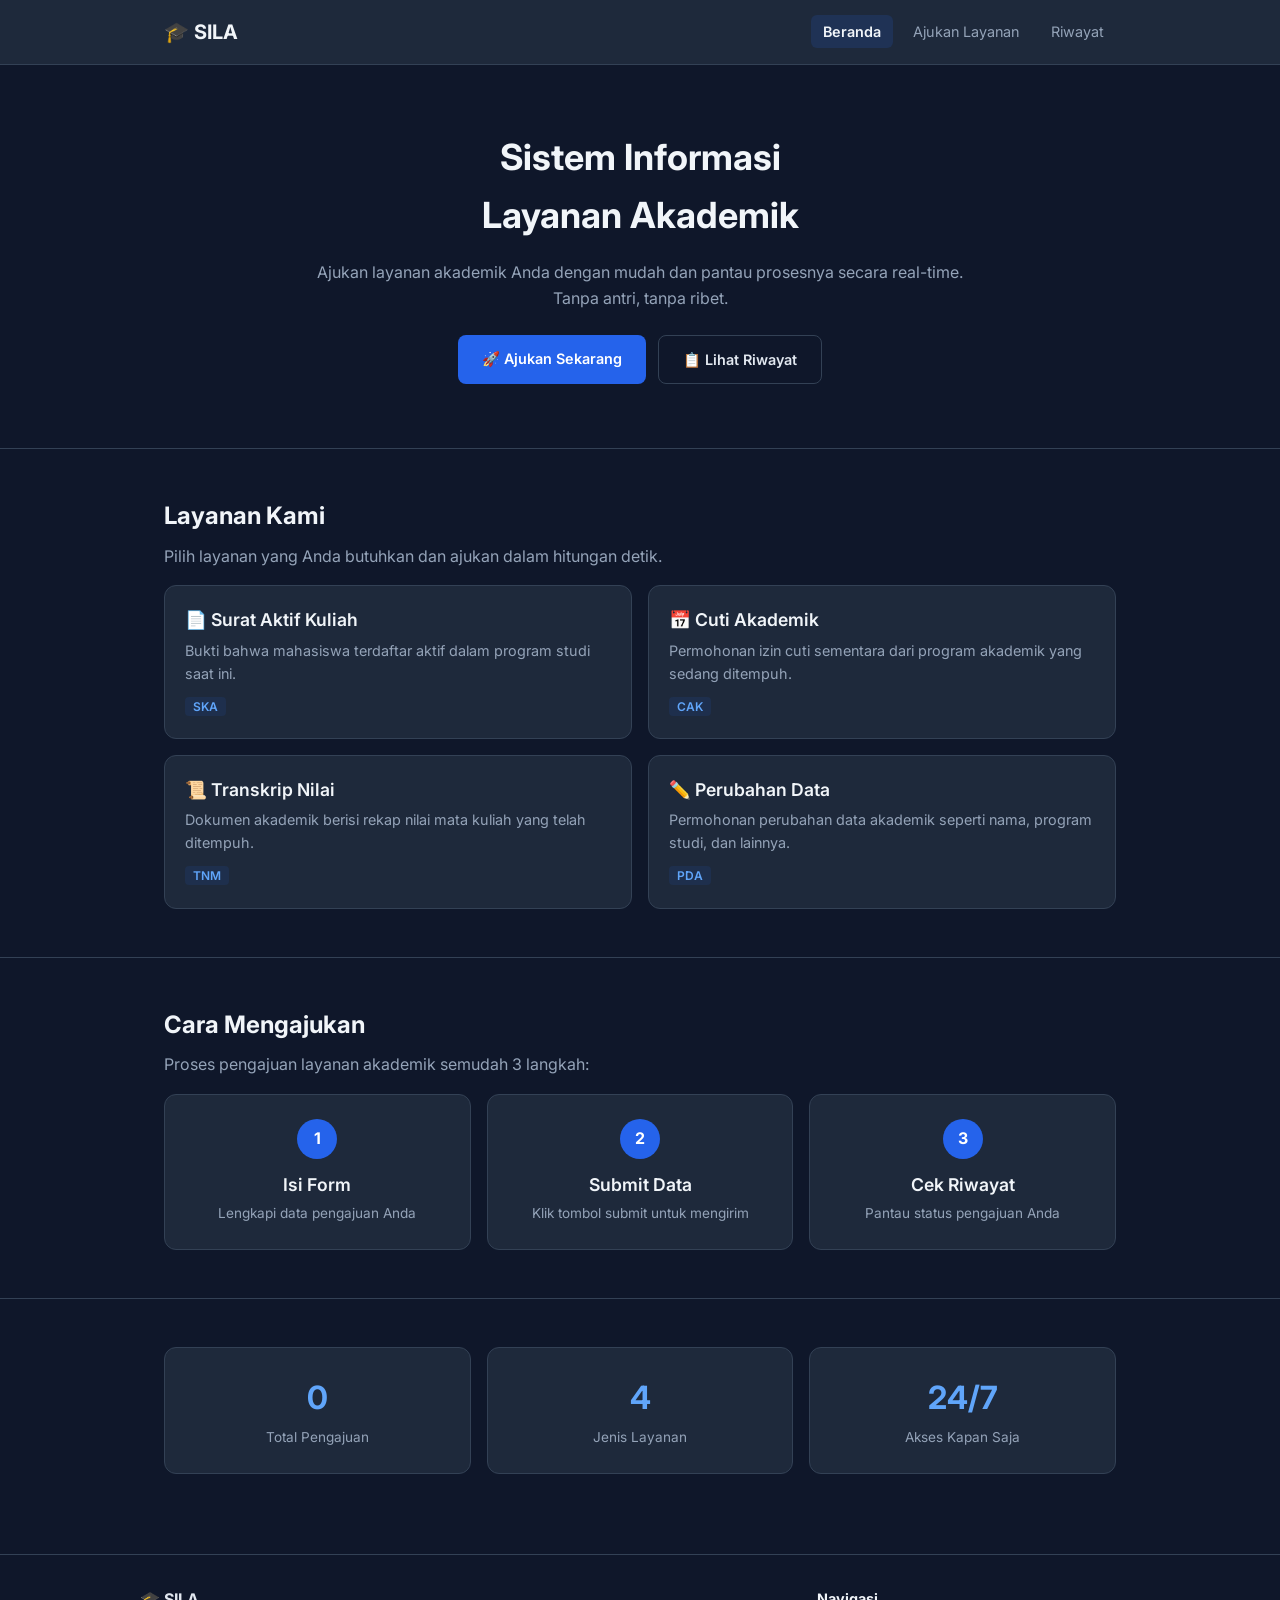
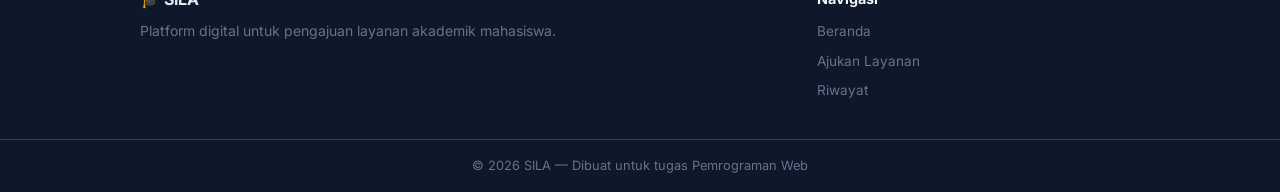
==== index.html @ d61e16bc "Add files via upload" ====
<!DOCTYPE html>
<html lang="id">

<head>
    <meta charset="UTF-8">
    <meta name="viewport" content="width=device-width, initial-scale=1.0">
    <title>SILA — Sistem Informasi Layanan Akademik</title>
    <link rel="preconnect" href="https://fonts.googleapis.com">
    <link rel="preconnect" href="https://fonts.gstatic.com" crossorigin>
    <link href="https://fonts.googleapis.com/css2?family=Inter:wght@400;600;700&display=swap" rel="stylesheet">
    <link rel="stylesheet" href="css/style.css">
</head>

<body>

    <!-- HEADER & NAVIGASI -->
    <header class="navbar">
        <div class="container navbar-inner">
            <a href="index.html" class="logo">🎓 SILA</a>
            <input type="checkbox" id="navToggle" class="nav-toggle">
            <label for="navToggle" class="hamburger">
                <span></span>
                <span></span>
                <span></span>
            </label>
            <nav>
                <ul class="nav-menu">
                    <li><a href="index.html" class="active">Beranda</a></li>
                    <li><a href="layanan.html">Ajukan Layanan</a></li>
                    <li><a href="riwayat.html">Riwayat</a></li>
                </ul>
            </nav>
        </div>
    </header>

    <main>

        <!-- Hero -->
        <section class="hero">
            <div class="container">
                <h1>Sistem Informasi<br>Layanan Akademik</h1>
                <p>Ajukan layanan akademik Anda dengan mudah dan pantau prosesnya secara real-time.<br>Tanpa antri,
                    tanpa ribet.</p>
                <div class="hero-buttons">
                    <a href="layanan.html" class="btn btn-primary">🚀 Ajukan Sekarang</a>
                    <a href="riwayat.html" class="btn btn-outline">📋 Lihat Riwayat</a>
                </div>
            </div>
        </section>

        <!-- Daftar Layanan -->
        <section class="section">
            <div class="container">
                <h2>Layanan Kami</h2>
                <p class="section-desc">Pilih layanan yang Anda butuhkan dan ajukan dalam hitungan detik.</p>
                <div class="cards-grid">
                    <article class="card">
                        <h3>📄 Surat Aktif Kuliah</h3>
                        <p>Bukti bahwa mahasiswa terdaftar aktif dalam program studi saat ini.</p>
                        <span class="card-code">SKA</span>
                    </article>
                    <article class="card">
                        <h3>📅 Cuti Akademik</h3>
                        <p>Permohonan izin cuti sementara dari program akademik yang sedang ditempuh.</p>
                        <span class="card-code">CAK</span>
                    </article>
                    <article class="card">
                        <h3>📜 Transkrip Nilai</h3>
                        <p>Dokumen akademik berisi rekap nilai mata kuliah yang telah ditempuh.</p>
                        <span class="card-code">TNM</span>
                    </article>
                    <article class="card">
                        <h3>✏️ Perubahan Data</h3>
                        <p>Permohonan perubahan data akademik seperti nama, program studi, dan lainnya.</p>
                        <span class="card-code">PDA</span>
                    </article>
                </div>
            </div>
        </section>

        <!-- Cara Mengajukan -->
        <section class="section">
            <div class="container">
                <h2>Cara Mengajukan</h2>
                <p class="section-desc">Proses pengajuan layanan akademik semudah 3 langkah:</p>
                <div class="steps-grid">
                    <div class="step">
                        <div class="step-number">1</div>
                        <h3>Isi Form</h3>
                        <p>Lengkapi data pengajuan Anda</p>
                    </div>
                    <div class="step">
                        <div class="step-number">2</div>
                        <h3>Submit Data</h3>
                        <p>Klik tombol submit untuk mengirim</p>
                    </div>
                    <div class="step">
                        <div class="step-number">3</div>
                        <h3>Cek Riwayat</h3>
                        <p>Pantau status pengajuan Anda</p>
                    </div>
                </div>
            </div>
        </section>

        <!-- Statistik -->
        <section class="section">
            <div class="container">
                <div class="stats-grid">
                    <div class="stat">
                        <div class="stat-number">0</div>
                        <div class="stat-label">Total Pengajuan</div>
                    </div>
                    <div class="stat">
                        <div class="stat-number">4</div>
                        <div class="stat-label">Jenis Layanan</div>
                    </div>
                    <div class="stat">
                        <div class="stat-number">24/7</div>
                        <div class="stat-label">Akses Kapan Saja</div>
                    </div>
                </div>
            </div>
        </section>

    </main>

    <!-- FOOTER -->
    <footer class="footer">
        <div class="container footer-inner">
            <div>
                <strong>🎓 SILA</strong>
                <p>Platform digital untuk pengajuan layanan akademik mahasiswa.</p>
            </div>
            <div class="footer-nav">
                <h4>Navigasi</h4>
                <ul>
                    <li><a href="index.html">Beranda</a></li>
                    <li><a href="layanan.html">Ajukan Layanan</a></li>
                    <li><a href="riwayat.html">Riwayat</a></li>
                </ul>
            </div>
        </div>
        <div class="footer-bottom">
            <div class="container">
                <p>&copy; 2026 SILA — Dibuat untuk tugas Pemrograman Web</p>
            </div>
        </div>
    </footer>

</body>

</html>
---- css/style.css ----
/* ================================
   CSS DASAR — SILA
   ================================ */

* {
    margin: 0;
    padding: 0;
    box-sizing: border-box;
}

body {
    background-color: #0f172a;
    color: #e2e8f0;
}

h1,
h2,
h3 {
    color: #f1f5f9;
}

a {
    color: #60a5fa;
    text-decoration: none;
}

a:hover {
    color: #93c5fd;
}

hr {
    border: none;
    border-top: 1px solid #334155;
}


/* ================================
   CSS LANJUTAN — SILA
   ================================ */

body {
    font-family: 'Inter', sans-serif;
    font-size: 16px;
    line-height: 1.6;
}

h1 {
    font-size: 2rem;
    font-weight: 700;
}

h2 {
    font-size: 1.5rem;
    font-weight: 700;
    margin-bottom: 8px;
}

h3 {
    font-size: 1.1rem;
    font-weight: 600;
    margin-bottom: 4px;
}

.section-desc {
    color: #94a3b8;
    margin-bottom: 16px;
}


/* ================================
   PAGE LAYOUT — SILA
   ================================ */

.container {
    max-width: 1000px;
    margin: 0 auto;
    padding: 0 24px;
}

.navbar {
    background-color: #1e293b;
    border-bottom: 1px solid #334155;
    padding: 16px 0;
}

.navbar-inner {
    display: flex;
    justify-content: space-between;
    align-items: center;
}

.logo {
    font-size: 1.25rem;
    font-weight: 700;
    color: #f1f5f9;
}

.hero {
    padding: 64px 0;
    text-align: center;
}

.hero h1 {
    font-size: 2.25rem;
    margin-bottom: 16px;
}

.hero p {
    color: #94a3b8;
    margin-bottom: 24px;
}

.hero-buttons {
    display: flex;
    justify-content: center;
    gap: 12px;
}

.btn {
    display: inline-block;
    padding: 12px 24px;
    border-radius: 8px;
    font-size: 0.9rem;
    font-weight: 600;
    transition: background-color 0.3s, color 0.3s, transform 0.2s;
}

.btn-primary {
    background-color: #2563eb;
    color: #fff;
}

.btn-primary:hover {
    background-color: #1d4ed8;
    color: #fff;
    transform: translateY(-2px);
}

.btn-outline {
    border: 1px solid #334155;
    color: #e2e8f0;
}

.btn-outline:hover {
    background-color: #1e293b;
    color: #f1f5f9;
    transform: translateY(-2px);
}

.section {
    padding: 48px 0;
    border-top: 1px solid #334155;
}

.cards-grid {
    display: grid;
    grid-template-columns: 1fr 1fr;
    gap: 16px;
    margin-top: 16px;
}

.card {
    background-color: #1e293b;
    border: 1px solid #334155;
    border-radius: 12px;
    padding: 20px;
    transition: border-color 0.3s, transform 0.2s;
}

.card:hover {
    border-color: #475569;
    transform: translateY(-2px);
}

.card p {
    color: #94a3b8;
    font-size: 0.9rem;
    margin-bottom: 8px;
}

.card-code {
    font-size: 0.75rem;
    font-weight: 600;
    color: #60a5fa;
    background-color: rgba(37, 99, 235, 0.1);
    padding: 2px 8px;
    border-radius: 4px;
}

.steps-grid {
    display: flex;
    gap: 16px;
    margin-top: 16px;
}

.step {
    flex: 1;
    text-align: center;
    background-color: #1e293b;
    border: 1px solid #334155;
    border-radius: 12px;
    padding: 24px 16px;
    transition: border-color 0.3s;
}

.step:hover {
    border-color: #475569;
}

.step-number {
    width: 40px;
    height: 40px;
    background-color: #2563eb;
    color: #fff;
    border-radius: 50%;
    display: flex;
    align-items: center;
    justify-content: center;
    font-weight: 700;
    margin: 0 auto 12px;
}

.step p {
    color: #94a3b8;
    font-size: 0.85rem;
}

.stats-grid {
    display: flex;
    gap: 16px;
}

.stat {
    flex: 1;
    text-align: center;
    background-color: #1e293b;
    border: 1px solid #334155;
    border-radius: 12px;
    padding: 24px;
}

.stat-number {
    font-size: 2rem;
    font-weight: 700;
    color: #60a5fa;
}

.stat-label {
    color: #94a3b8;
    font-size: 0.85rem;
    margin-top: 4px;
}

.footer {
    border-top: 1px solid #334155;
    margin-top: 32px;
}

.footer-inner {
    display: grid;
    grid-template-columns: 2fr 1fr;
    gap: 32px;
    padding: 32px 0;
}

.footer-inner p {
    color: #64748b;
    font-size: 0.875rem;
    margin-top: 8px;
}

.footer-inner h4 {
    color: #f1f5f9;
    margin-bottom: 8px;
    font-size: 0.9rem;
}

.footer-bottom {
    border-top: 1px solid #334155;
    padding: 16px 0;
    text-align: center;
}

.footer-bottom p {
    font-size: 0.8rem;
    color: #64748b;
}


/* ================================
   STRUKTUR NAVIGASI & MENU — SILA
   ================================ */

.nav-menu {
    list-style: none;
    display: flex;
    gap: 8px;
}

.nav-menu li a {
    color: #94a3b8;
    font-size: 0.9rem;
    padding: 8px 12px;
    border-radius: 6px;
    transition: color 0.3s, background-color 0.3s;
}

.nav-menu li a:hover {
    color: #f1f5f9;
    background-color: rgba(255, 255, 255, 0.05);
}

.nav-menu li a.active {
    color: #f1f5f9;
    font-weight: 600;
    background-color: rgba(37, 99, 235, 0.15);
}

.footer-nav ul {
    list-style: none;
}

.footer-nav ul li {
    margin-bottom: 4px;
}

.footer-nav ul li a {
    color: #64748b;
    font-size: 0.85rem;
    transition: color 0.3s;
}

.footer-nav ul li a:hover {
    color: #93c5fd;
}




/* ================================
   MEDIA QUERY & RESPONSIF — SILA
   ================================ */

/* --------------------------------
   Animasi CSS (@keyframes)
   Mendefinisikan gerakan bernama 'fadeIn':
   - from: posisi awal (tersembunyi, geser ke bawah)
   - to: posisi akhir (terlihat, posisi normal)
   -------------------------------- */
@keyframes fadeIn {
    from {
        opacity: 0;
        /* transparan penuh */
        transform: translateY(20px);
        /* geser 20px ke bawah */
    }

    to {
        opacity: 1;
        /* terlihat penuh */
        transform: translateY(0);
        /* posisi normal */
    }
}

/* Hero section mendapat animasi fadeIn selama 0.6 detik */
.hero {
    animation: fadeIn 0.6s ease;
}



/* --------------------------------
   Hamburger Menu Animasi
   Saat checkbox dicentang, 3 garis hamburger
   berubah menjadi tanda 'X' (close):
   - Garis ke-1: putar 45° ke bawah
   - Garis ke-2: hilang (opacity 0)
   - Garis ke-3: putar -45° ke atas
   -------------------------------- */

.nav-toggle {
    display: none;
    /* checkbox tersembunyi */
}

.hamburger {
    display: none;
    flex-direction: column;
    gap: 5px;
    cursor: pointer;
    padding: 4px;
}

.hamburger span {
    display: block;
    width: 24px;
    height: 3px;
    background-color: #f1f5f9;
    border-radius: 2px;
    transition: transform 0.3s, opacity 0.3s;
    /* animasi garis */
}

/* Garis-1: miring ke kanan membentuk '/' */
.nav-toggle:checked~label .hamburger span:nth-child(1) {
    transform: translateY(8px) rotate(45deg);
}

/* Garis-2: menghilang */
.nav-toggle:checked~label .hamburger span:nth-child(2) {
    opacity: 0;
}

/* Garis-3: miring ke kiri membentuk '\' */
.nav-toggle:checked~label .hamburger span:nth-child(3) {
    transform: translateY(-8px) rotate(-45deg);
}

/* --------------------------------
   Responsive: Tablet & Mobile (<= 768px)
   Semua grid/flex berubah ke 1 kolom/baris
   agar konten tidak terlalu sempit di layar kecil.
   -------------------------------- */
   
/* Tablet & Mobile */
@media (max-width: 768px) {
    .navbar-inner {
        flex-wrap: wrap;
    }

    .hamburger {
        display: flex;
        /* tampilkan hamburger */
    }

    nav {
        width: 100%;
        order: 3;
    }

    .nav-menu {
        display: none;
        flex-direction: column;
        gap: 0;
        width: 100%;
        padding: 8px 0;
        border-top: 1px solid #334155;
        margin-top: 12px;
    }

    .nav-menu li a {
        display: block;
        padding: 10px 0;
        border-radius: 0;
    }

    .nav-toggle:checked~nav .nav-menu {
        display: flex;
    }

    /* SAMBUNG DARI SINI */
    /* ================== */

    .nav-menu {
        gap: 4px;
    }

    /* Judul hero lebih kecil di mobile */
    .hero h1 {
        font-size: 1.5rem;
    }

    /* Tombol berubah jadi vertikal (kolom) */
    .hero-buttons {
        flex-direction: column;
        align-items: center;
    }

    /* Cards: dari 2 kolom → 1 kolom */
    .cards-grid {
        grid-template-columns: 1fr;
    }

    /* Steps & stats berubah ke arah vertikal */
    .steps-grid {
        flex-direction: column;
    }

    .stats-grid {
        flex-direction: column;
    }

    /* Footer: dari 2 kolom → 1 kolom */
    .footer-inner {
        grid-template-columns: 1fr;
        gap: 24px;
    }
}

/* --------------------------------
   Responsive: Layar Sangat Kecil (<= 480px)
   Untuk smartphone kecil:
   - Judul lebih kecil lagi
   - Tombol lebar penuh (100%)
   -------------------------------- */
/* Small Mobile */
@media (max-width: 480px) {
    .hero h1 {
        font-size: 1.25rem;
    }

    /* Tombol mengisi penuh lebar layar */
    .btn {
        width: 100%;
        text-align: center;
    }
}
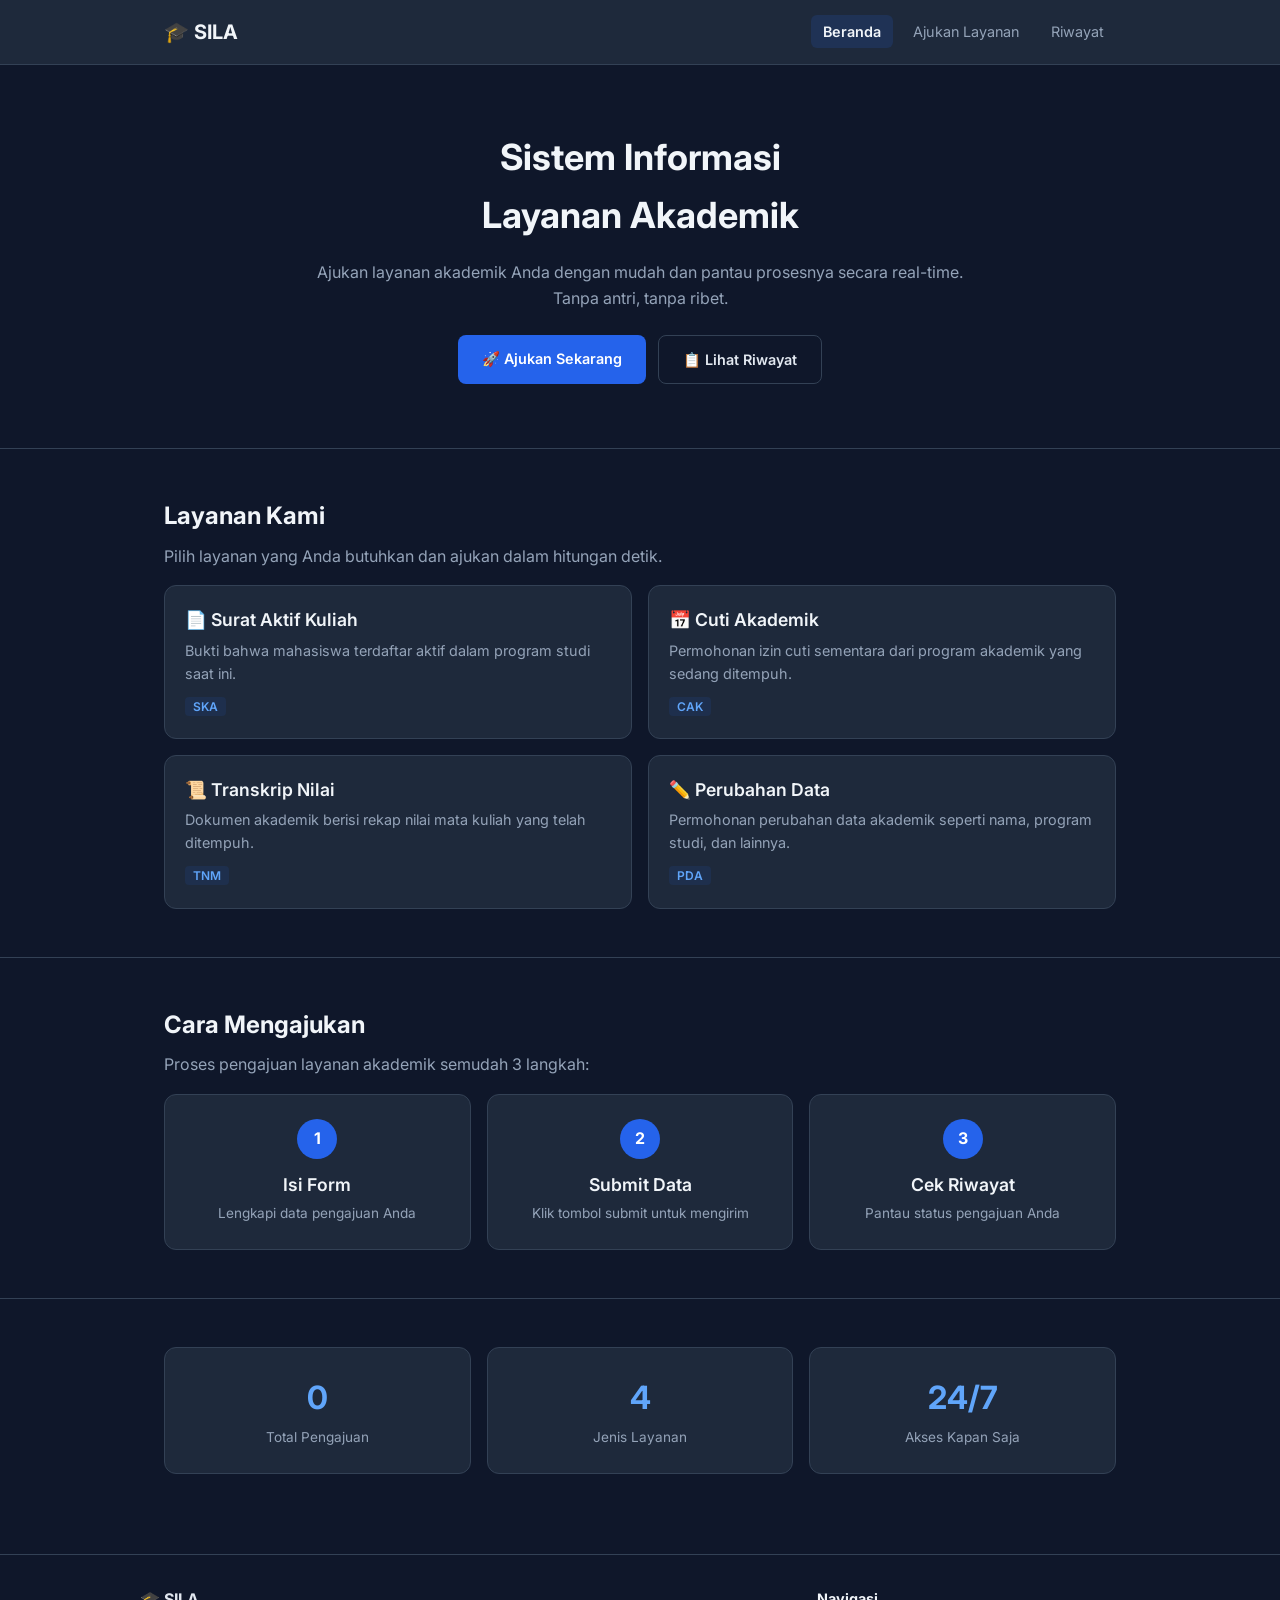
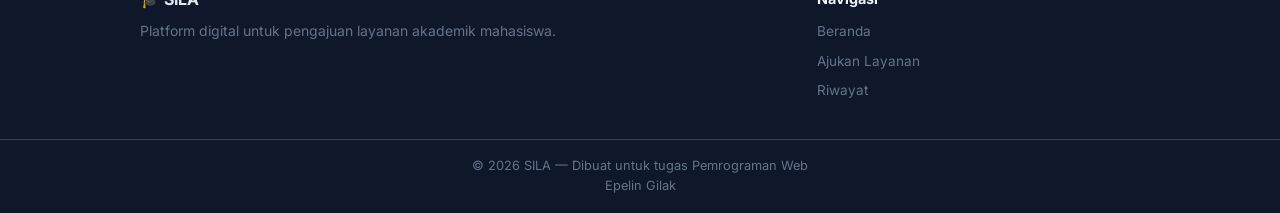
==== commit 01d5396f: "epelin tina" ====
--- a/index.html
+++ b/index.html
@@ -144,10 +144,13 @@
         <div class="footer-bottom">
             <div class="container">
                 <p>&copy; 2026 SILA — Dibuat untuk tugas Pemrograman Web</p>
+                <p>Epelin Gilak</p>
             </div>
         </div>
     </footer>
-
+<script>
+    
+</script>
 </body>
 
 </html>
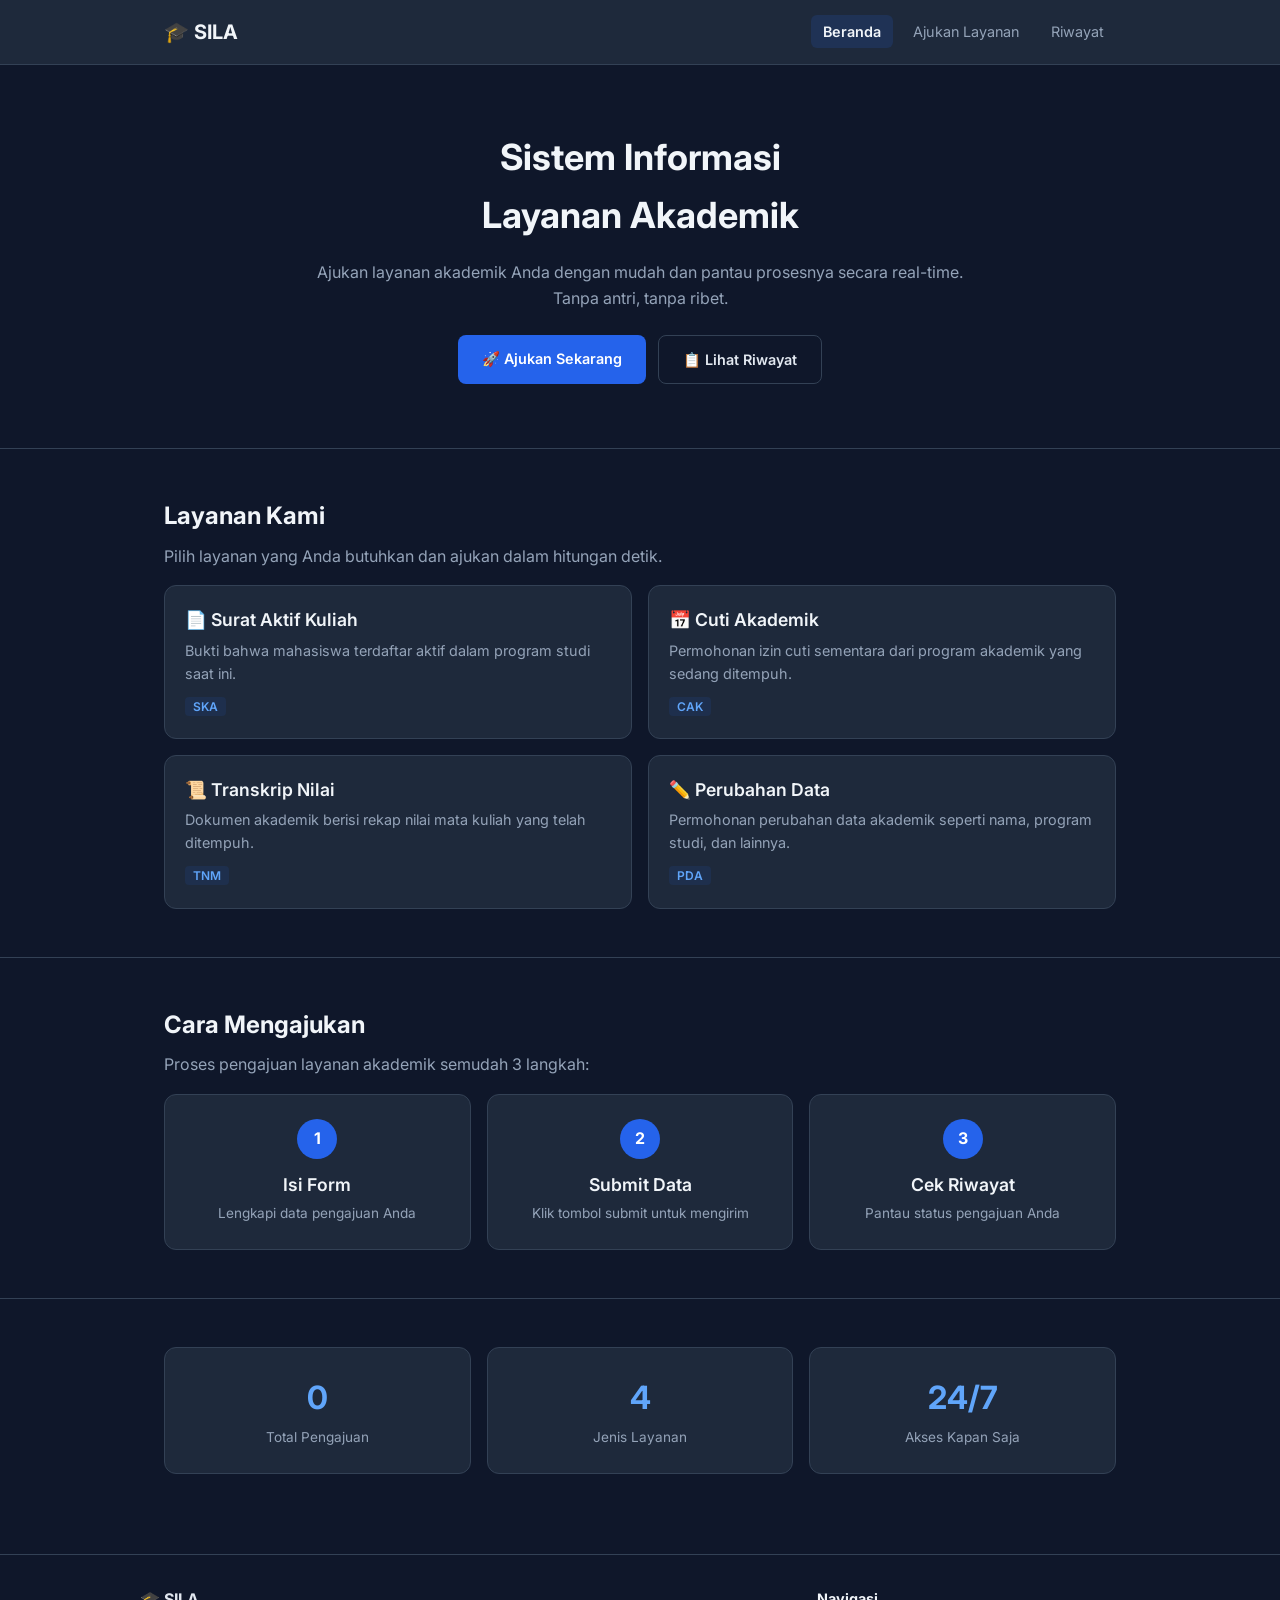
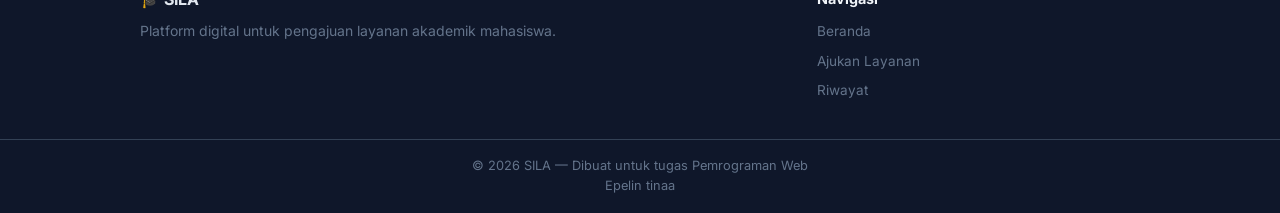
==== commit b8fa4ba8: "First commit: Epelin tina" ====
--- a/index.html
+++ b/index.html
@@ -144,7 +144,7 @@
         <div class="footer-bottom">
             <div class="container">
                 <p>&copy; 2026 SILA — Dibuat untuk tugas Pemrograman Web</p>
-                <p>Epelin Gilak</p>
+                <p>Epelin tinaa<p>
             </div>
         </div>
     </footer>
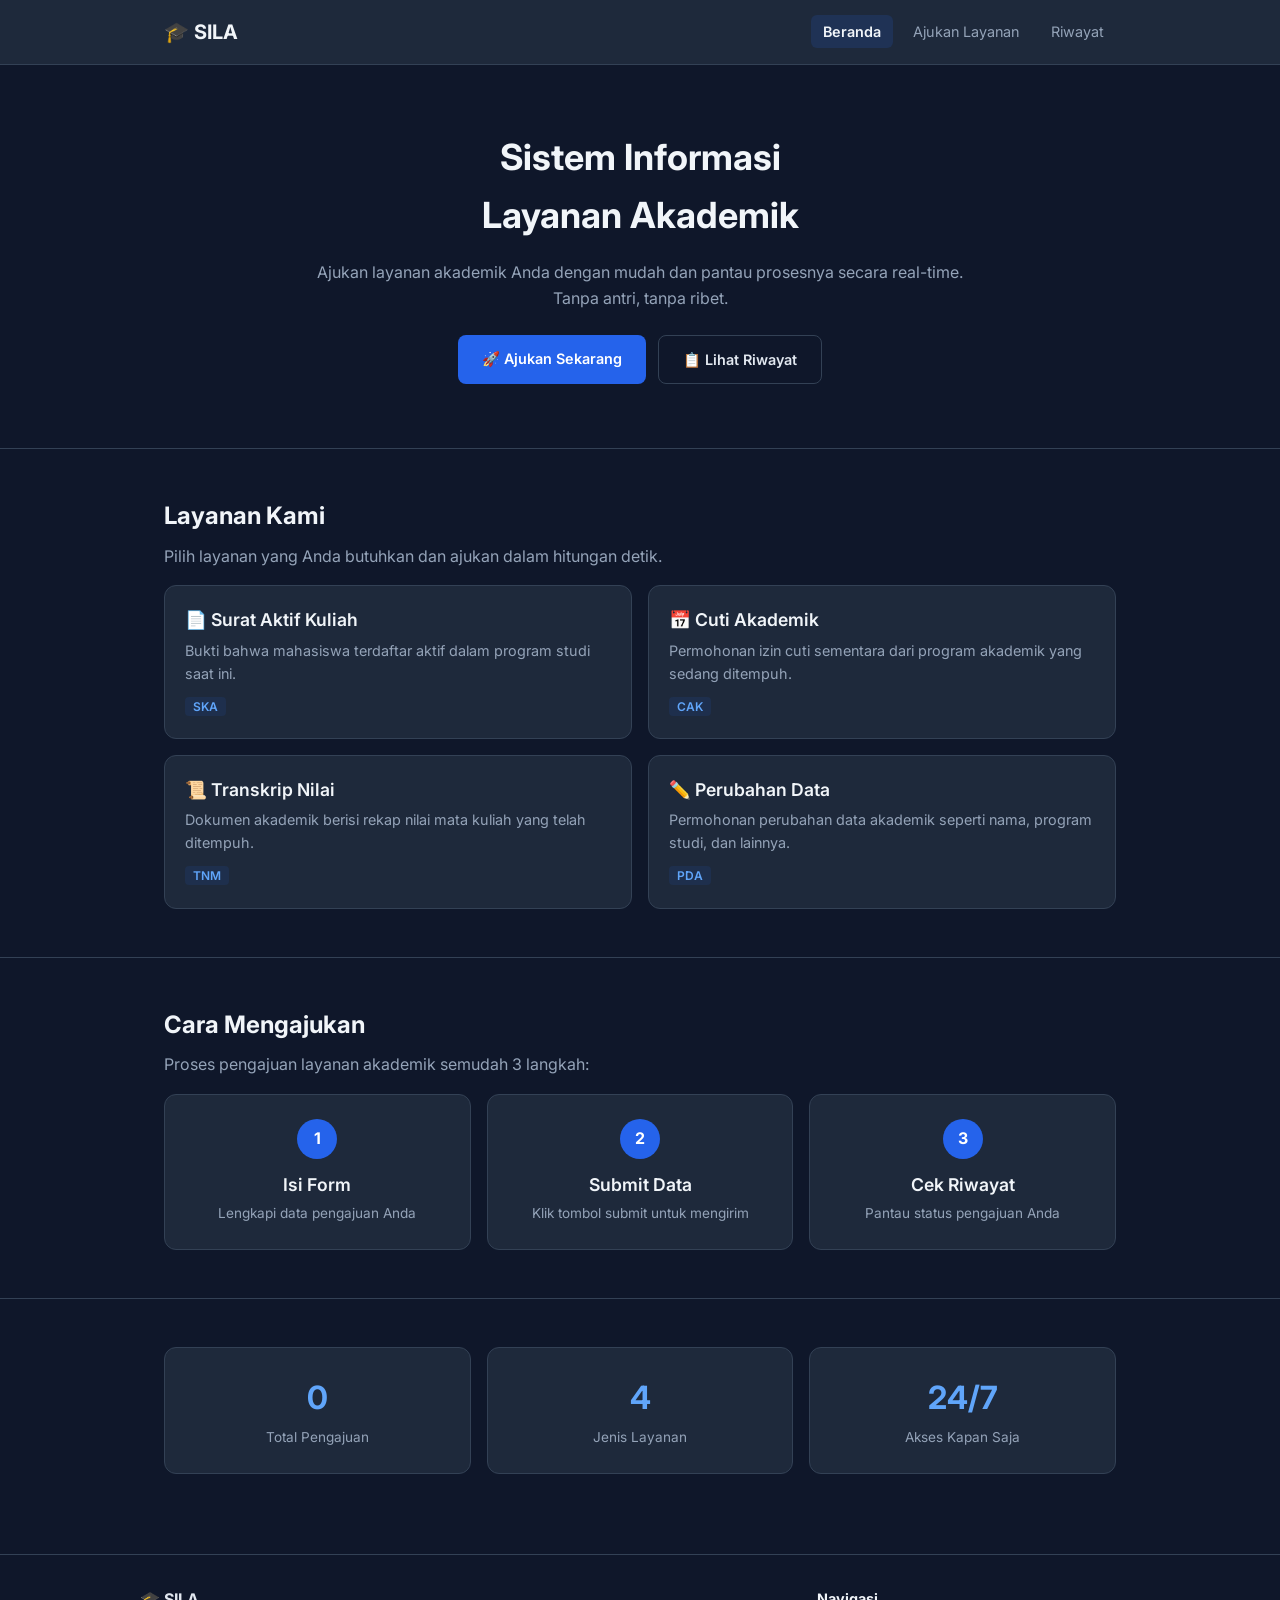
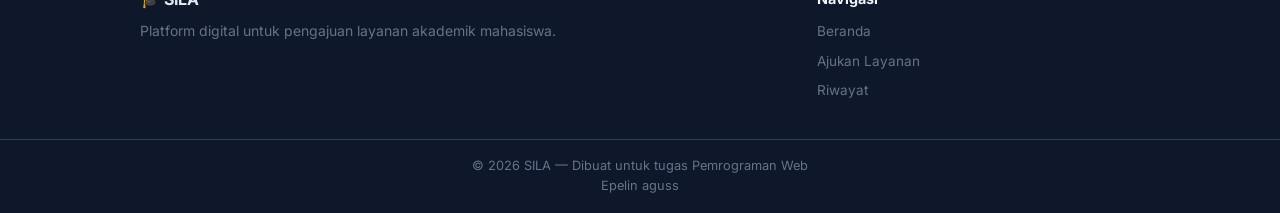
==== commit 89122bbb: "agustina" ====
--- a/index.html
+++ b/index.html
@@ -144,7 +144,7 @@
         <div class="footer-bottom">
             <div class="container">
                 <p>&copy; 2026 SILA — Dibuat untuk tugas Pemrograman Web</p>
-                <p>Epelin tinaa<p>
+                <p>Epelin aguss<p>
             </div>
         </div>
     </footer>
